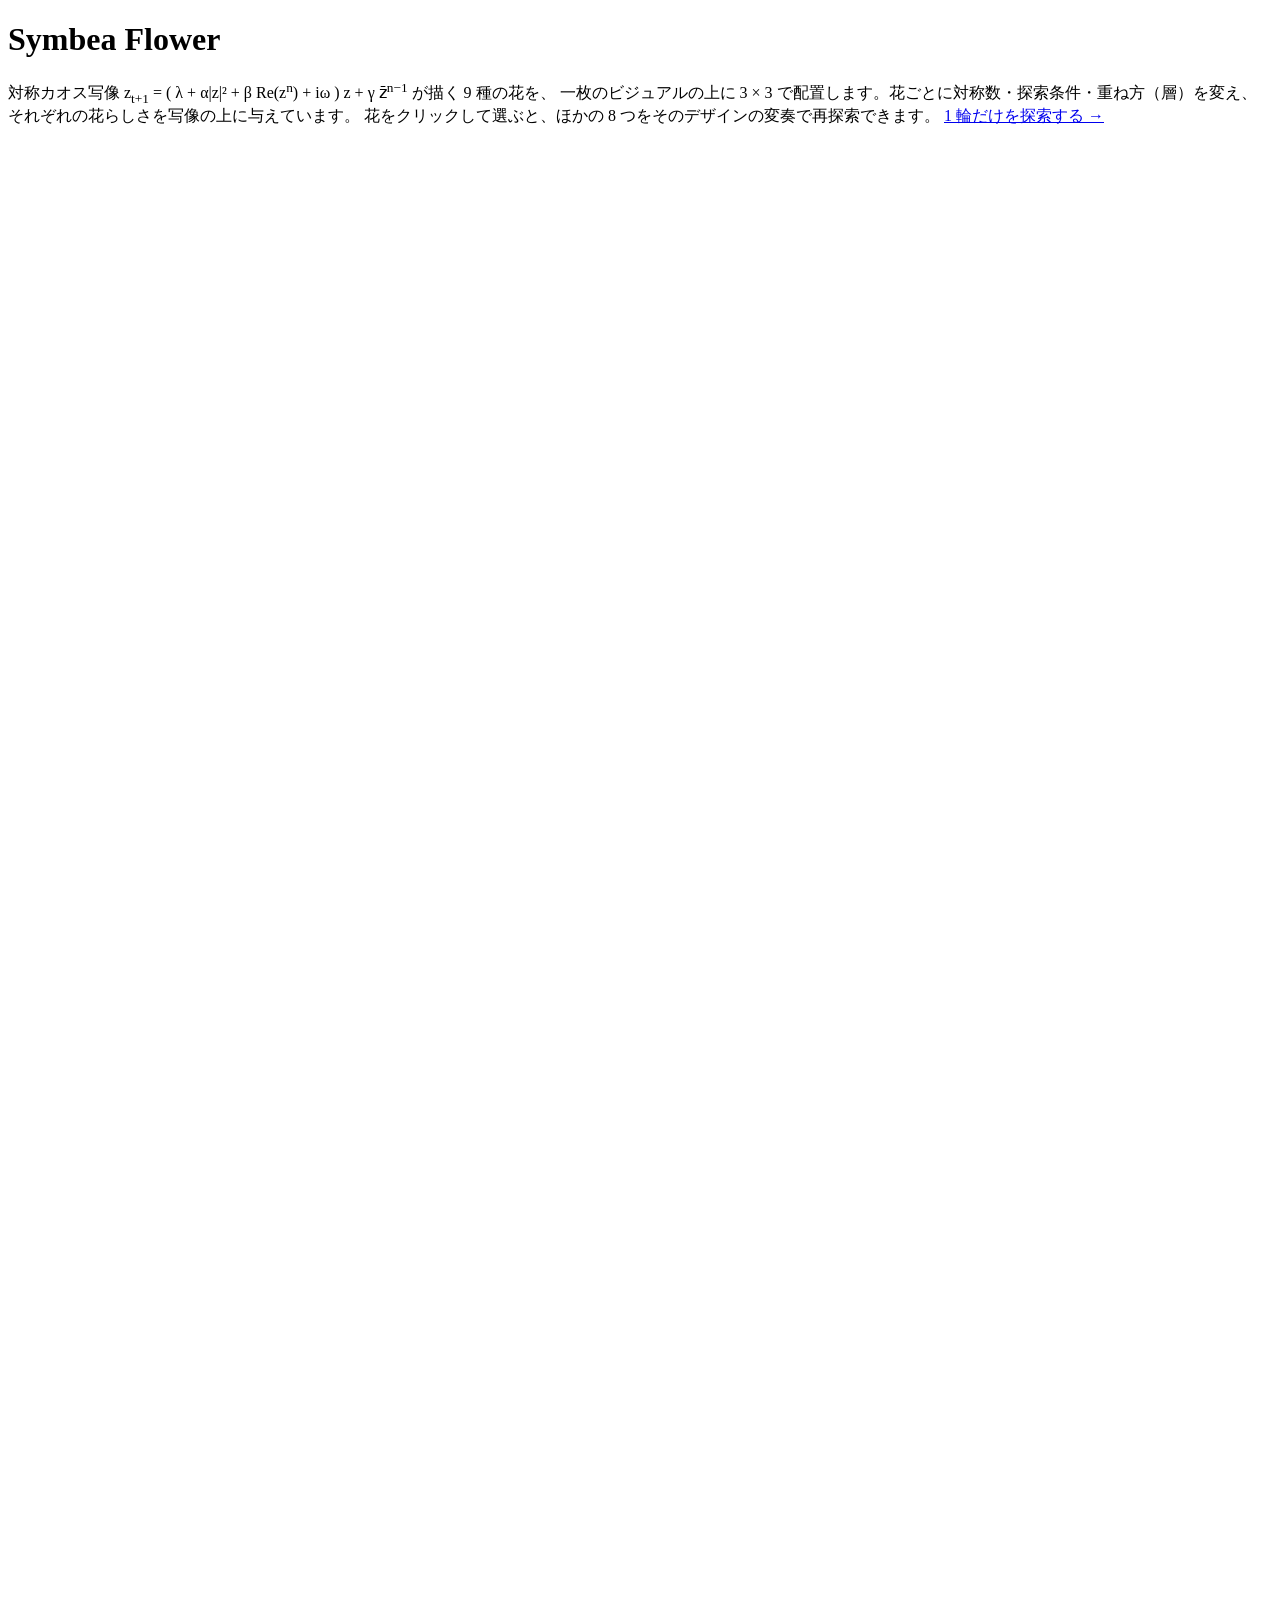
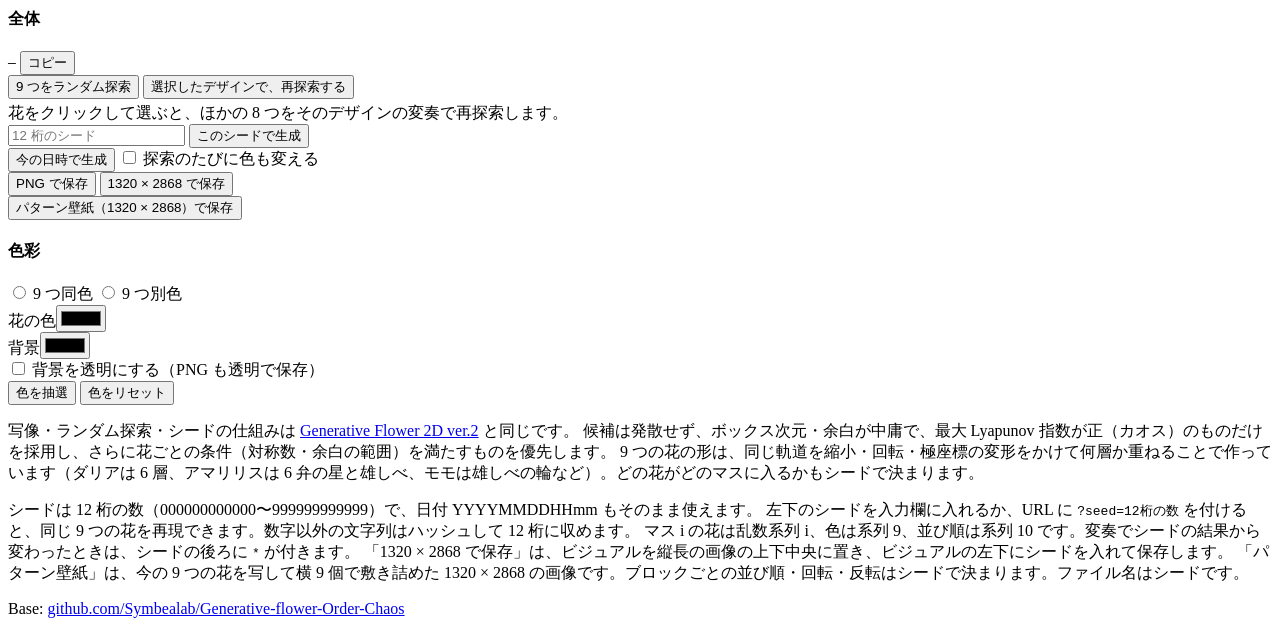
==== docs/index.html @ 3ac6d9a9 "Update links after renaming to Symbealab Co-Authored-By: Claude Opus 5.5 <noreply@anthropic.com> Cla" ====
<!doctype html>
<html lang="ja">
<head>
<meta charset="utf-8">
<meta name="viewport" content="width=device-width, initial-scale=1">
<title>Symbea Flower — 9 つの花（3 × 3）</title>
<meta name="description" content="対称カオス写像が描く 9 種の花（ポインセチア、マーガレット、アマリリス、アネモネ、センニチコウ、ダリア、ニゲラ、モモ、マリーゴールド）を 3 × 3 に配置する。">
<link rel="stylesheet" href="css/symbea.css">
</head>
<body data-grid="3">
<main>
  <h1>Symbea Flower</h1>
  <p class="lead">対称カオス写像 z<sub>t+1</sub> = ( λ + α|z|² + β Re(z<sup>n</sup>) + iω ) z + γ z̄<sup>n−1</sup> が描く 9 種の花を、
  一枚のビジュアルの上に 3 × 3 で配置します。花ごとに対称数・探索条件・重ね方（層）を変え、それぞれの花らしさを写像の上に与えています。
  花をクリックして選ぶと、ほかの 8 つをそのデザインの変奏で再探索できます。
  <a href="single.html">1 輪だけを探索する →</a></p>

  <div class="studio">
    <div class="canvas-wrap" id="wrap" tabindex="0" role="button" aria-label="花を選ぶ">
      <canvas id="cv" width="1440" height="1440"></canvas>
      <div id="marks"></div>
      <div id="seed"></div>
    </div>
    <div class="panel">
      <h4>全体</h4>
      <div class="seedcur">
        <code id="seedCur" title="クリックで全選択">—</code>
        <button id="seedCopy">コピー</button>
      </div>
      <button id="rollAll" class="primary">9 つをランダム探索</button>
      <button id="variations">選択したデザインで、再探索する</button>
      <p class="hint" style="margin:4px 0 0">花をクリックして選ぶと、ほかの 8 つをそのデザインの変奏で再探索します。</p>
      <div class="seedrow">
        <input type="text" id="seedIn" inputmode="numeric" autocomplete="off" spellcheck="false" placeholder="12 桁のシード" aria-label="シード（12 桁）">
        <button id="seedGo">このシードで生成</button>
      </div>
      <p class="hint" id="seedErr" role="alert" style="margin:4px 0 0;color:#c0392b" hidden></p>
      <button id="seedNow">今の日時で生成</button>
      <label class="check"><input type="checkbox" id="rollColor"> 探索のたびに色も変える</label>
      <div id="layoutSliders"></div>
      <div class="row">
        <button id="saveAll">PNG で保存</button>
        <button id="saveTall">1320 × 2868 で保存</button>
      </div>
      <button id="savePattern">パターン壁紙（1320 × 2868）で保存</button>

      <h4>色彩</h4>
      <div class="seg" role="radiogroup" aria-label="色の割り当て">
        <label><input type="radio" name="cmode" value="same"> 9 つ同色</label>
        <label><input type="radio" name="cmode" value="each"> 9 つ別色</label>
      </div>
      <div class="colors" id="sameColors"><label>花の色<input type="color" id="base"></label></div>
      <div class="grid9" id="eachColors"></div>
      <div class="colors"><label>背景<input type="color" id="bg"></label></div>
      <label class="check"><input type="checkbox" id="bgClear"> 背景を透明にする（PNG も透明で保存）</label>
      <div id="colorSliders"></div>
      <div id="swatch"></div>
      <div class="row">
        <button id="randColor">色を抽選</button>
        <button id="resetColor">色をリセット</button>
      </div>
    </div>
  </div>

  <p class="hint">写像・ランダム探索・シードの仕組みは
  <a href="https://symbealab.github.io/Generative-flower-Order-Chaos/2d-v2.html">Generative Flower 2D ver.2</a> と同じです。
  候補は発散せず、ボックス次元・余白が中庸で、最大 Lyapunov 指数が正（カオス）のものだけを採用し、さらに花ごとの条件（対称数・余白の範囲）を満たすものを優先します。
  9 つの花の形は、同じ軌道を縮小・回転・極座標の変形をかけて何層か重ねることで作っています（ダリアは 6 層、アマリリスは 6 弁の星と雄しべ、モモは雄しべの輪など）。どの花がどのマスに入るかもシードで決まります。</p>
  <p class="hint">シードは 12 桁の数（000000000000〜999999999999）で、日付 YYYYMMDDHHmm もそのまま使えます。
  左下のシードを入力欄に入れるか、URL に <code>?seed=12桁の数</code> を付けると、同じ 9 つの花を再現できます。数字以外の文字列はハッシュして 12 桁に収めます。
  マス i の花は乱数系列 i、色は系列 9、並び順は系列 10 です。変奏でシードの結果から変わったときは、シードの後ろに <code>*</code> が付きます。
  「1320 × 2868 で保存」は、ビジュアルを縦長の画像の上下中央に置き、ビジュアルの左下にシードを入れて保存します。
  「パターン壁紙」は、今の 9 つの花を写して横 9 個で敷き詰めた 1320 × 2868 の画像です。ブロックごとの並び順・回転・反転はシードで決まります。ファイル名はシードです。</p>

  <footer>Base: <a href="https://github.com/Symbealab/Generative-flower-Order-Chaos">github.com/Symbealab/Generative-flower-Order-Chaos</a></footer>
</main>

<div class="saver" id="saver" role="dialog" aria-modal="true" aria-label="画像を保存" hidden>
  <div class="saver-box">
    <img id="saverImg" alt="保存する画像">
    <p>画像を長押しして「"写真"に保存」を選ぶと、写真に保存できます。</p>
    <div class="saver-btns">
      <button id="saverShare" class="primary" hidden>共有・保存</button>
      <button id="saverClose">閉じる</button>
    </div>
  </div>
</div>

<script src="js/symbea.js"></script>
</body>
</html>
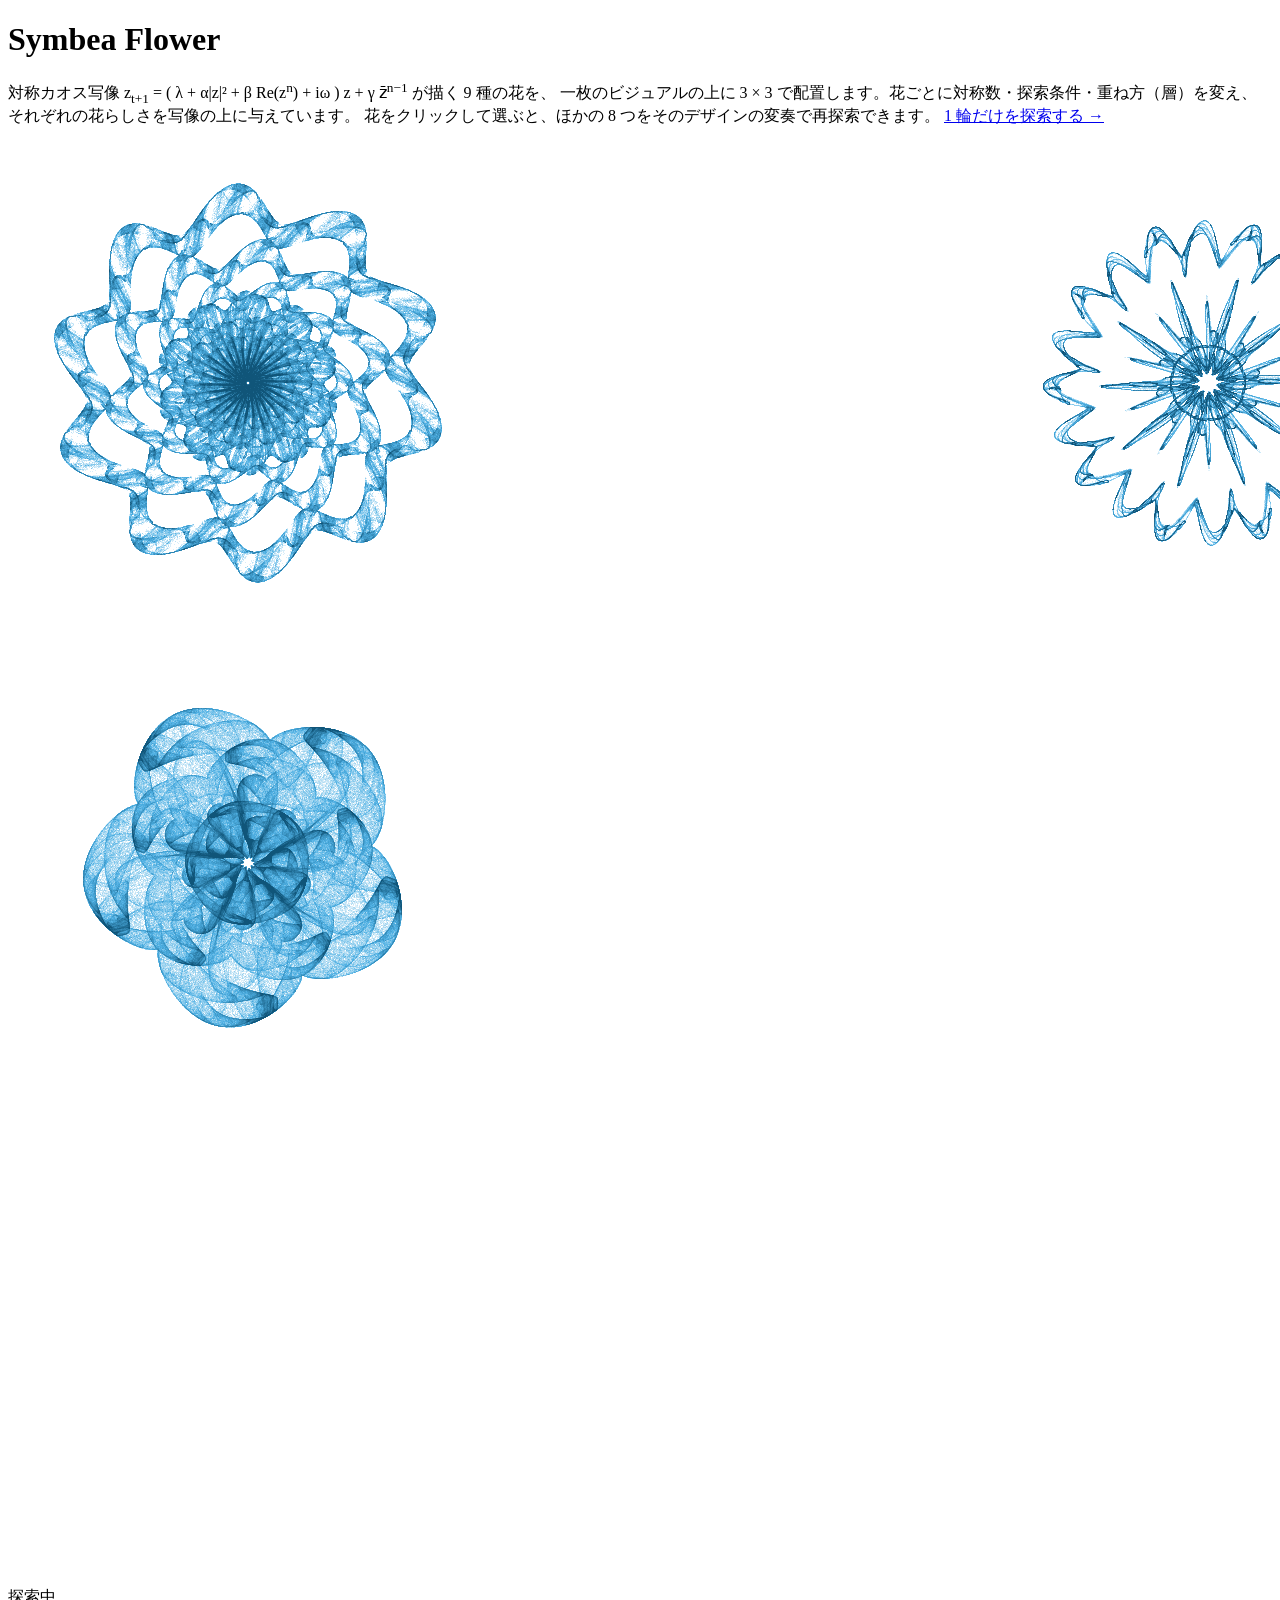
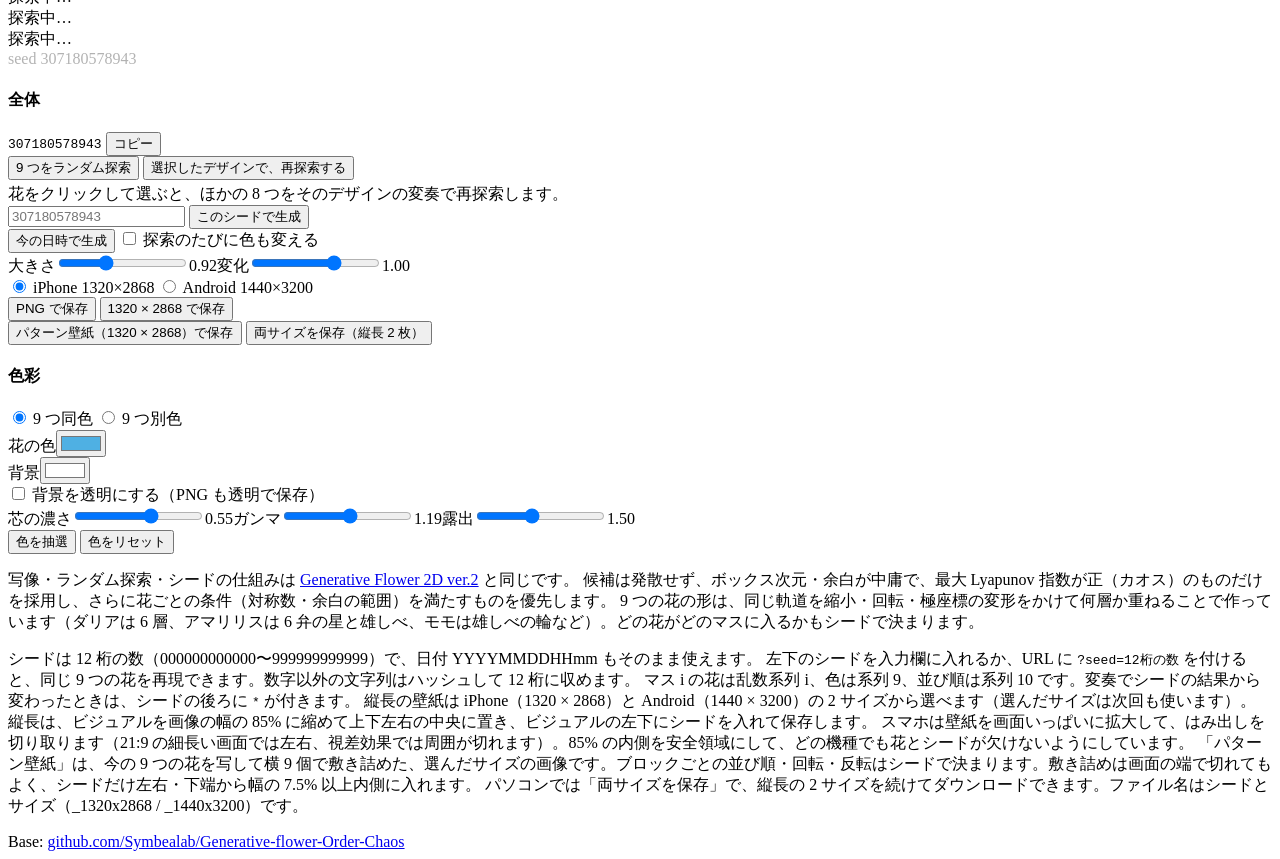
==== commit 72e52aa5: "Add Android wallpaper size and safe area Co-Authored-By: Claude Opus 5.5 <noreply@anthropic.com> Cla" ====
--- a/docs/index.html
+++ b/docs/index.html
@@ -38,11 +38,16 @@
       <button id="seedNow">今の日時で生成</button>
       <label class="check"><input type="checkbox" id="rollColor"> 探索のたびに色も変える</label>
       <div id="layoutSliders"></div>
+      <div class="seg" role="radiogroup" aria-label="壁紙のサイズ">
+        <label><input type="radio" name="wpsize" value="iphone"> iPhone 1320×2868</label>
+        <label><input type="radio" name="wpsize" value="android"> Android 1440×3200</label>
+      </div>
       <div class="row">
         <button id="saveAll">PNG で保存</button>
         <button id="saveTall">1320 × 2868 で保存</button>
       </div>
       <button id="savePattern">パターン壁紙（1320 × 2868）で保存</button>
+      <button id="saveBoth" hidden>両サイズを保存（縦長 2 枚）</button>
 
       <h4>色彩</h4>
       <div class="seg" role="radiogroup" aria-label="色の割り当て">
@@ -69,8 +74,11 @@
   <p class="hint">シードは 12 桁の数（000000000000〜999999999999）で、日付 YYYYMMDDHHmm もそのまま使えます。
   左下のシードを入力欄に入れるか、URL に <code>?seed=12桁の数</code> を付けると、同じ 9 つの花を再現できます。数字以外の文字列はハッシュして 12 桁に収めます。
   マス i の花は乱数系列 i、色は系列 9、並び順は系列 10 です。変奏でシードの結果から変わったときは、シードの後ろに <code>*</code> が付きます。
-  「1320 × 2868 で保存」は、ビジュアルを縦長の画像の上下中央に置き、ビジュアルの左下にシードを入れて保存します。
-  「パターン壁紙」は、今の 9 つの花を写して横 9 個で敷き詰めた 1320 × 2868 の画像です。ブロックごとの並び順・回転・反転はシードで決まります。ファイル名はシードです。</p>
+  縦長の壁紙は iPhone（1320 × 2868）と Android（1440 × 3200）の 2 サイズから選べます（選んだサイズは次回も使います）。
+  縦長は、ビジュアルを画像の幅の 85% に縮めて上下左右の中央に置き、ビジュアルの左下にシードを入れて保存します。
+  スマホは壁紙を画面いっぱいに拡大して、はみ出しを切り取ります（21:9 の細長い画面では左右、視差効果では周囲が切れます）。85% の内側を安全領域にして、どの機種でも花とシードが欠けないようにしています。
+  「パターン壁紙」は、今の 9 つの花を写して横 9 個で敷き詰めた、選んだサイズの画像です。ブロックごとの並び順・回転・反転はシードで決まります。敷き詰めは画面の端で切れてもよく、シードだけ左右・下端から幅の 7.5% 以上内側に入れます。
+  パソコンでは「両サイズを保存」で、縦長の 2 サイズを続けてダウンロードできます。ファイル名はシードとサイズ（_1320x2868 / _1440x3200）です。</p>
 
   <footer>Base: <a href="https://github.com/Symbealab/Generative-flower-Order-Chaos">github.com/Symbealab/Generative-flower-Order-Chaos</a></footer>
 </main>
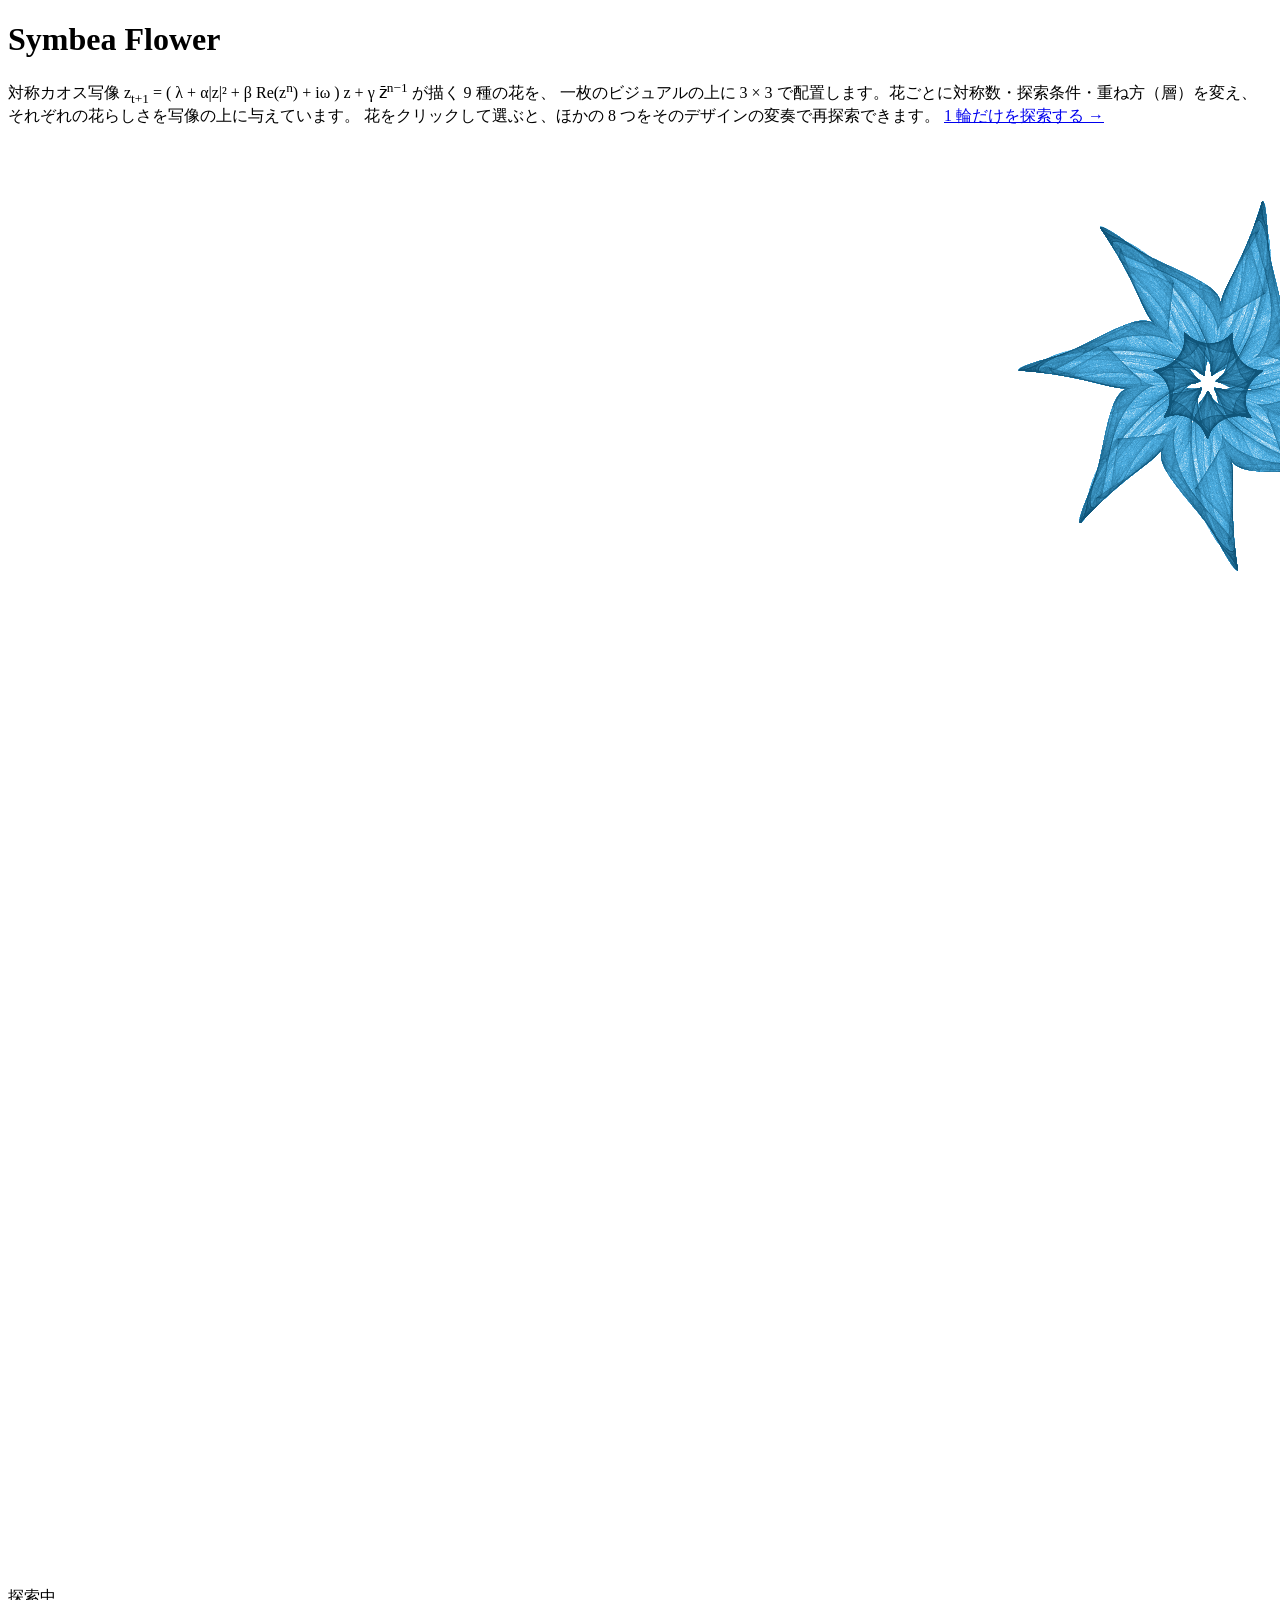
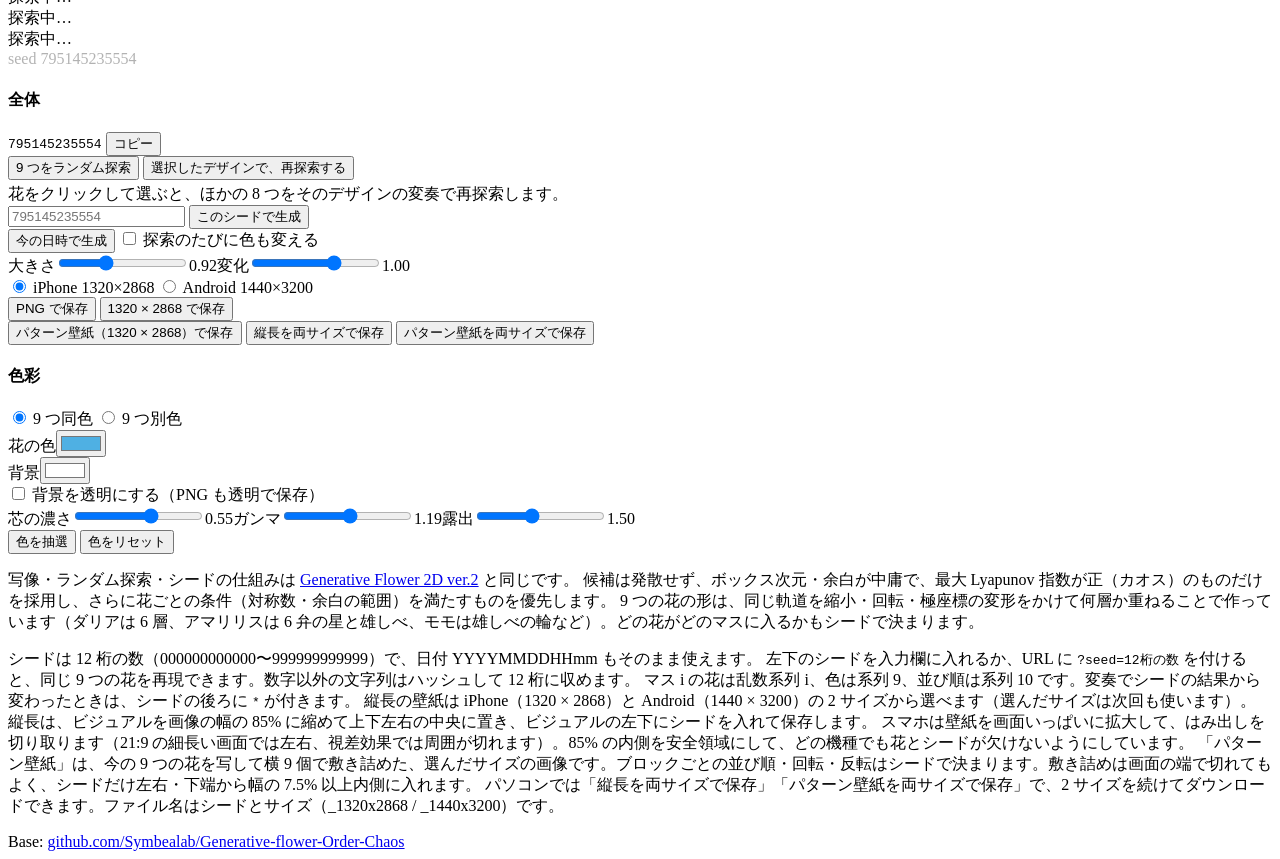
==== commit a8d0e335: "Add button to save pattern wallpaper in both sizes Co-Authored-By: Claude Opus 5.5 <noreply@anthropi" ====
--- a/docs/index.html
+++ b/docs/index.html
@@ -47,7 +47,8 @@
         <button id="saveTall">1320 × 2868 で保存</button>
       </div>
       <button id="savePattern">パターン壁紙（1320 × 2868）で保存</button>
-      <button id="saveBoth" hidden>両サイズを保存（縦長 2 枚）</button>
+      <button id="saveBoth" hidden>縦長を両サイズで保存</button>
+      <button id="savePatternBoth" hidden>パターン壁紙を両サイズで保存</button>
 
       <h4>色彩</h4>
       <div class="seg" role="radiogroup" aria-label="色の割り当て">
@@ -78,7 +79,7 @@
   縦長は、ビジュアルを画像の幅の 85% に縮めて上下左右の中央に置き、ビジュアルの左下にシードを入れて保存します。
   スマホは壁紙を画面いっぱいに拡大して、はみ出しを切り取ります（21:9 の細長い画面では左右、視差効果では周囲が切れます）。85% の内側を安全領域にして、どの機種でも花とシードが欠けないようにしています。
   「パターン壁紙」は、今の 9 つの花を写して横 9 個で敷き詰めた、選んだサイズの画像です。ブロックごとの並び順・回転・反転はシードで決まります。敷き詰めは画面の端で切れてもよく、シードだけ左右・下端から幅の 7.5% 以上内側に入れます。
-  パソコンでは「両サイズを保存」で、縦長の 2 サイズを続けてダウンロードできます。ファイル名はシードとサイズ（_1320x2868 / _1440x3200）です。</p>
+  パソコンでは「縦長を両サイズで保存」「パターン壁紙を両サイズで保存」で、2 サイズを続けてダウンロードできます。ファイル名はシードとサイズ（_1320x2868 / _1440x3200）です。</p>
 
   <footer>Base: <a href="https://github.com/Symbealab/Generative-flower-Order-Chaos">github.com/Symbealab/Generative-flower-Order-Chaos</a></footer>
 </main>
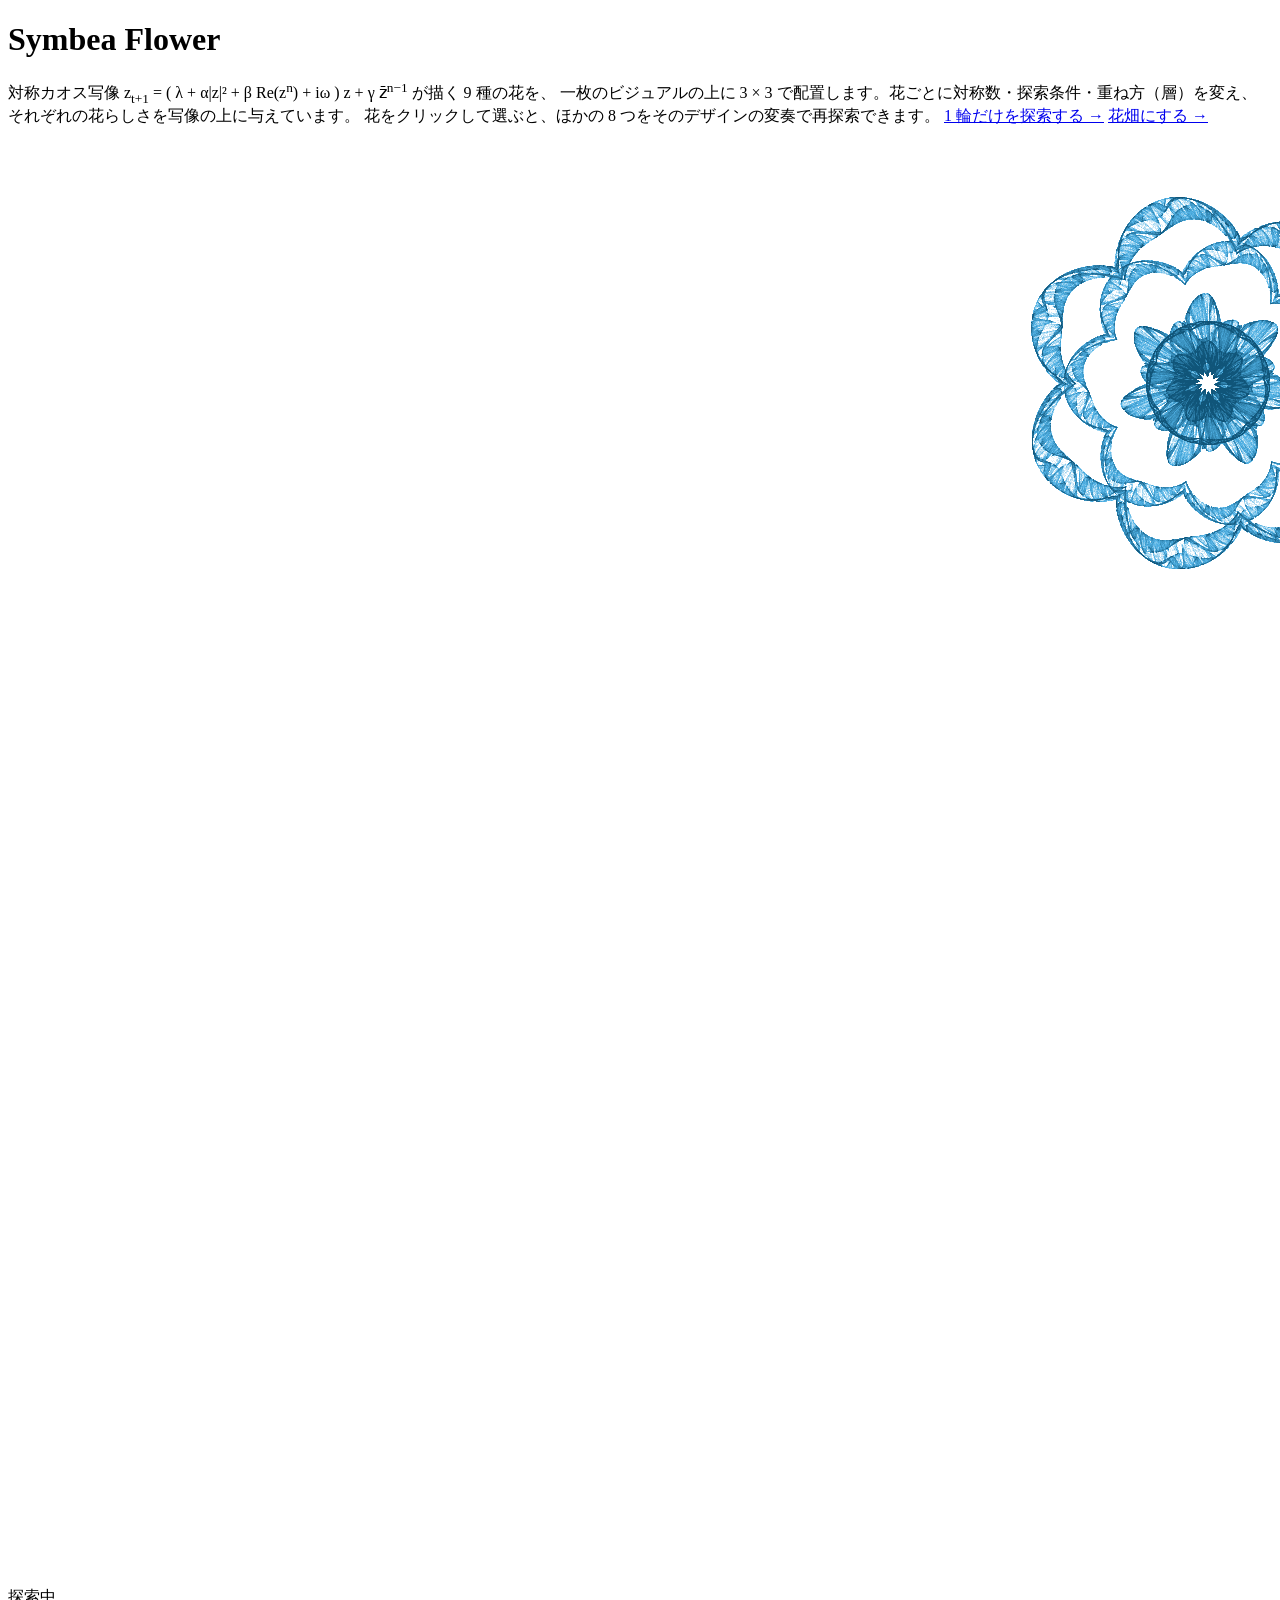
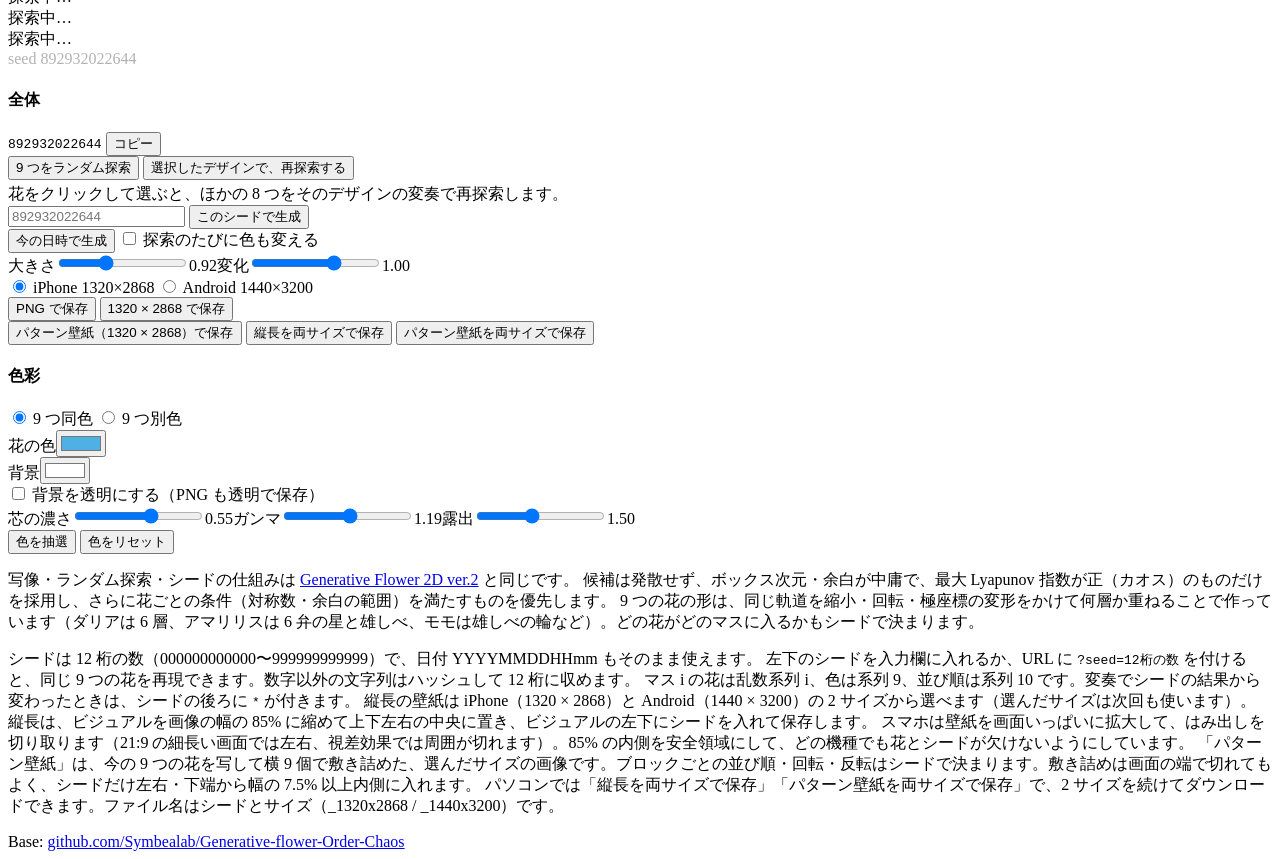
==== commit b8d4942e: "Add flower garden page with large/medium/small random packing Place the nine seeded flowers at rando" ====
--- a/docs/index.html
+++ b/docs/index.html
@@ -13,7 +13,7 @@
   <p class="lead">対称カオス写像 z<sub>t+1</sub> = ( λ + α|z|² + β Re(z<sup>n</sup>) + iω ) z + γ z̄<sup>n−1</sup> が描く 9 種の花を、
   一枚のビジュアルの上に 3 × 3 で配置します。花ごとに対称数・探索条件・重ね方（層）を変え、それぞれの花らしさを写像の上に与えています。
   花をクリックして選ぶと、ほかの 8 つをそのデザインの変奏で再探索できます。
-  <a href="single.html">1 輪だけを探索する →</a></p>
+  <a href="single.html">1 輪だけを探索する →</a> <a href="garden.html">花畑にする →</a></p>
 
   <div class="studio">
     <div class="canvas-wrap" id="wrap" tabindex="0" role="button" aria-label="花を選ぶ">
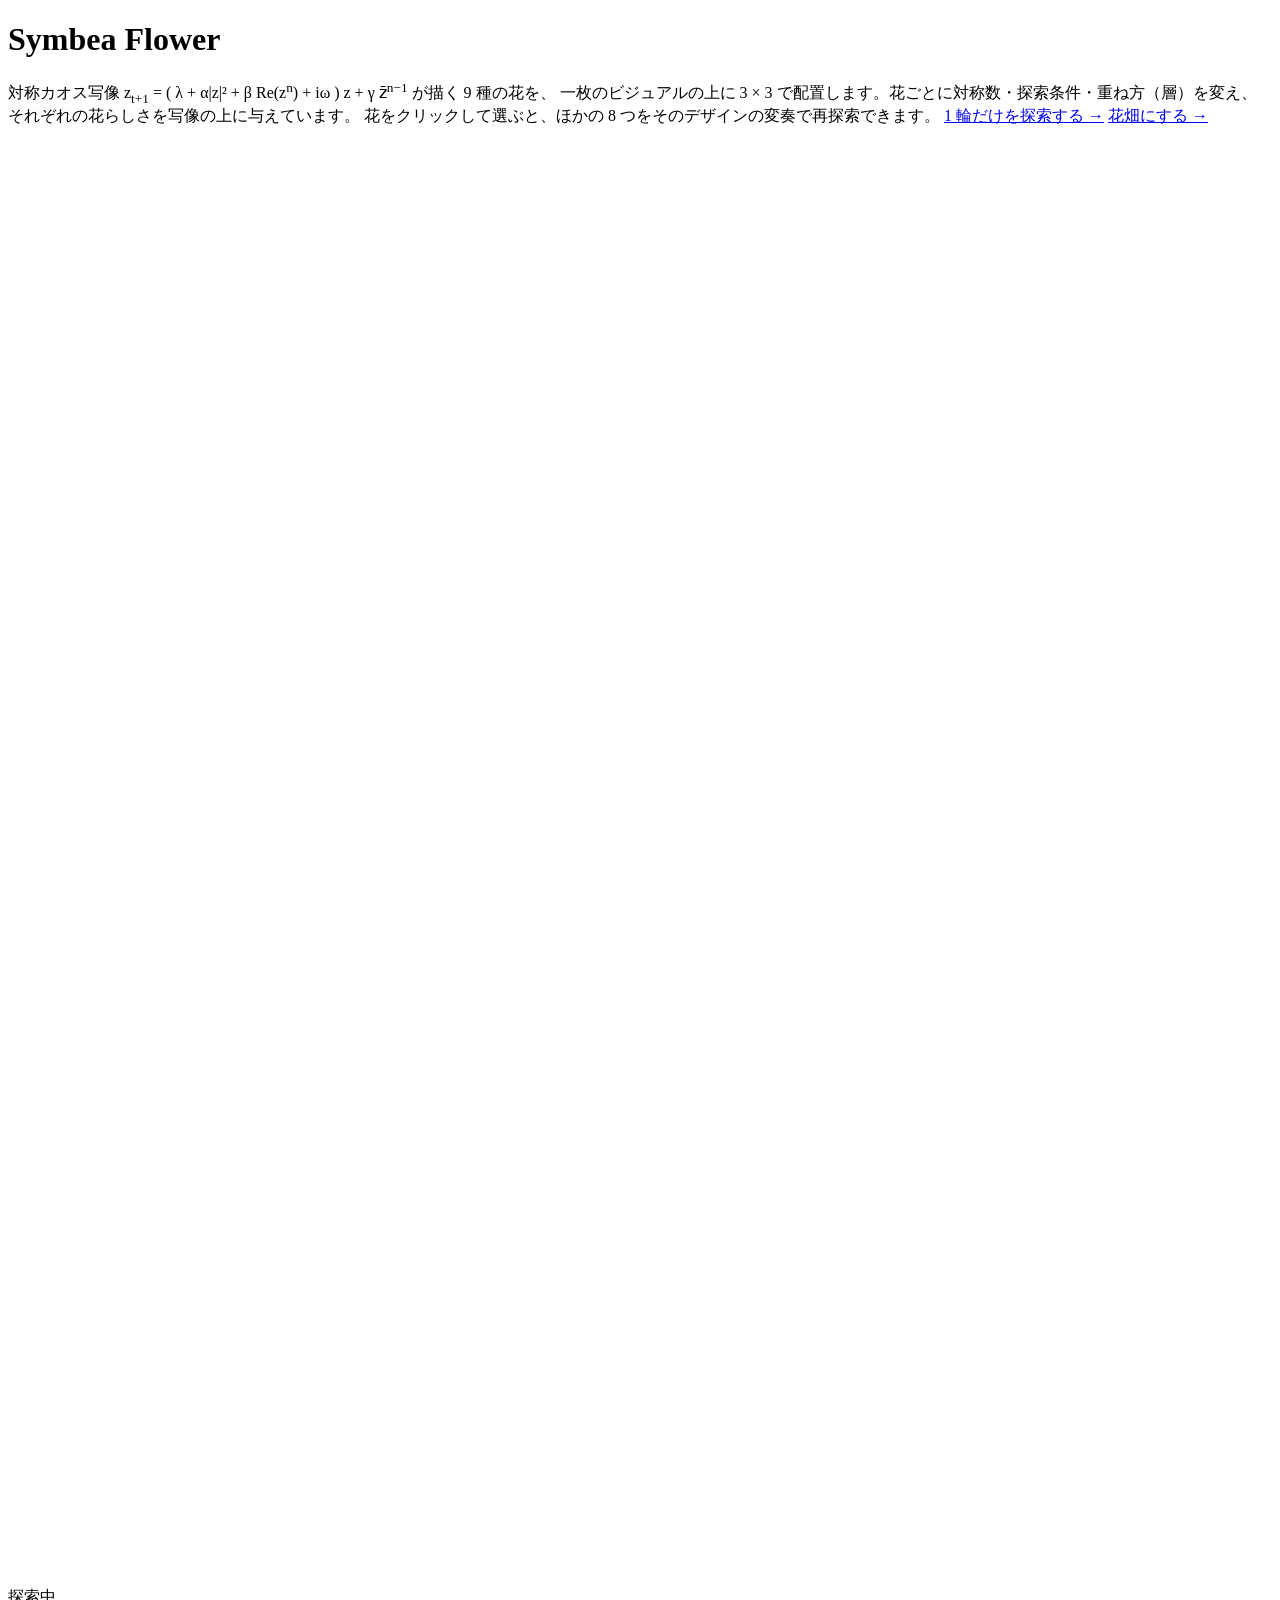
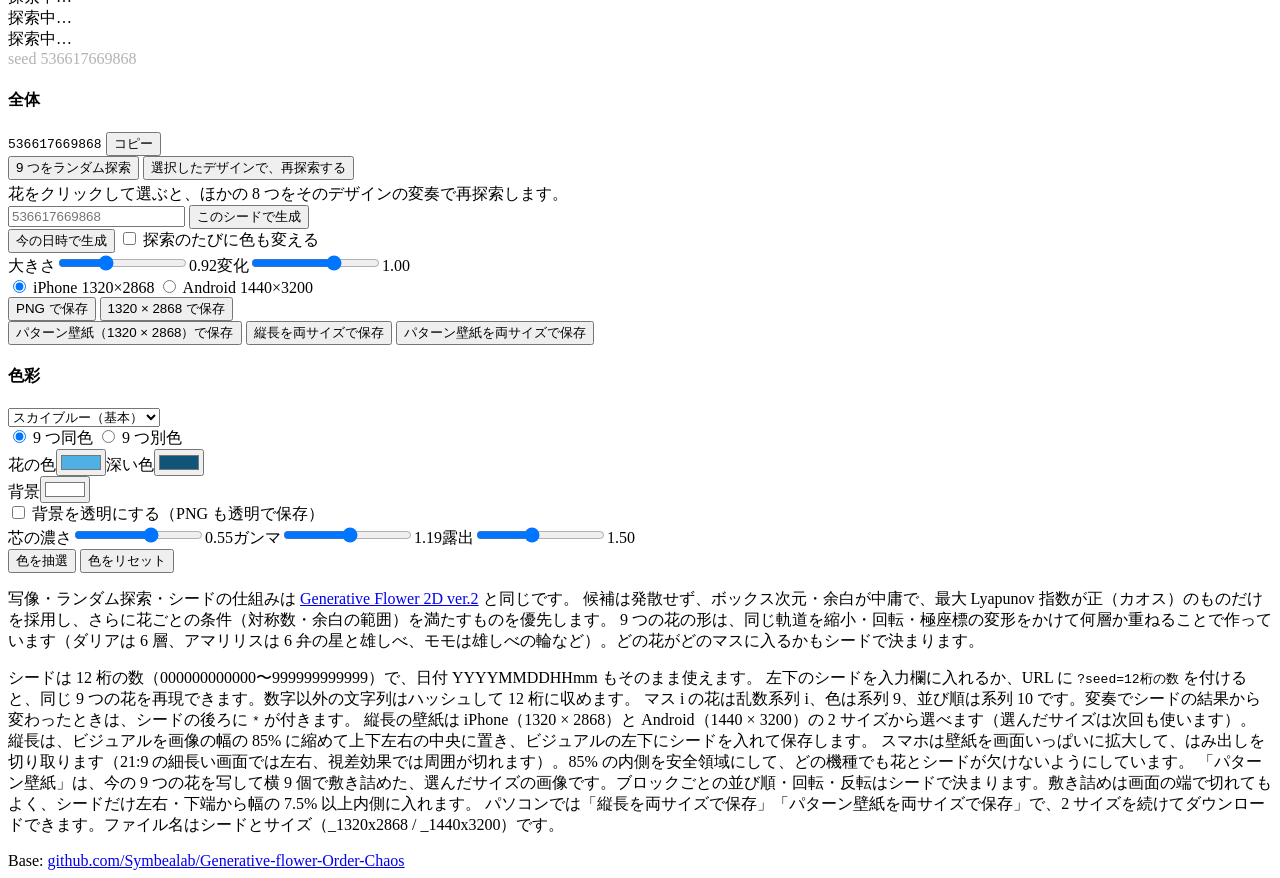
==== commit 389f734a: "Add selectable color sets Offer the twelve background/flower/deep color combinations from the Flower" ====
--- a/docs/index.html
+++ b/docs/index.html
@@ -51,11 +51,12 @@
       <button id="savePatternBoth" hidden>パターン壁紙を両サイズで保存</button>
 
       <h4>色彩</h4>
+      <select id="colorSet" aria-label="色のセット"></select>
       <div class="seg" role="radiogroup" aria-label="色の割り当て">
         <label><input type="radio" name="cmode" value="same"> 9 つ同色</label>
         <label><input type="radio" name="cmode" value="each"> 9 つ別色</label>
       </div>
-      <div class="colors" id="sameColors"><label>花の色<input type="color" id="base"></label></div>
+      <div class="colors" id="sameColors"><label>花の色<input type="color" id="base"></label><label>深い色<input type="color" id="deep"></label></div>
       <div class="grid9" id="eachColors"></div>
       <div class="colors"><label>背景<input type="color" id="bg"></label></div>
       <label class="check"><input type="checkbox" id="bgClear"> 背景を透明にする（PNG も透明で保存）</label>
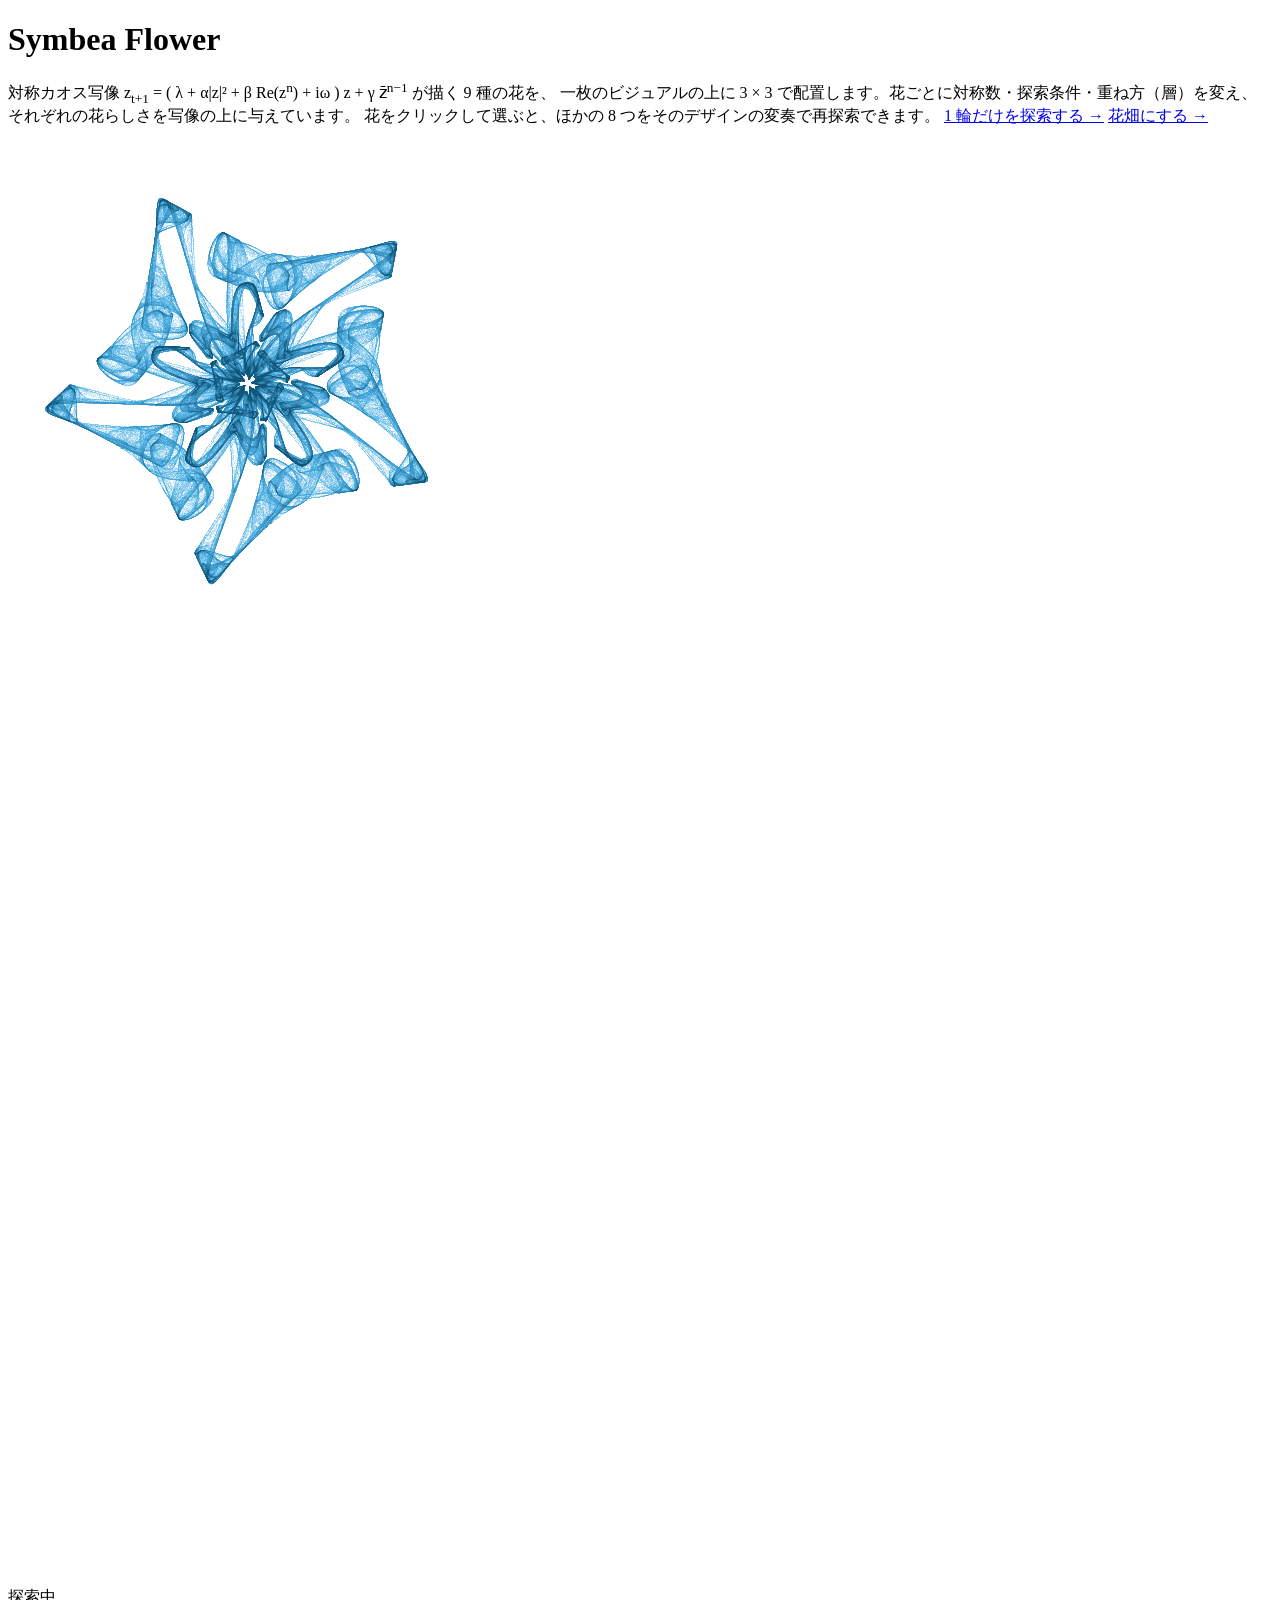
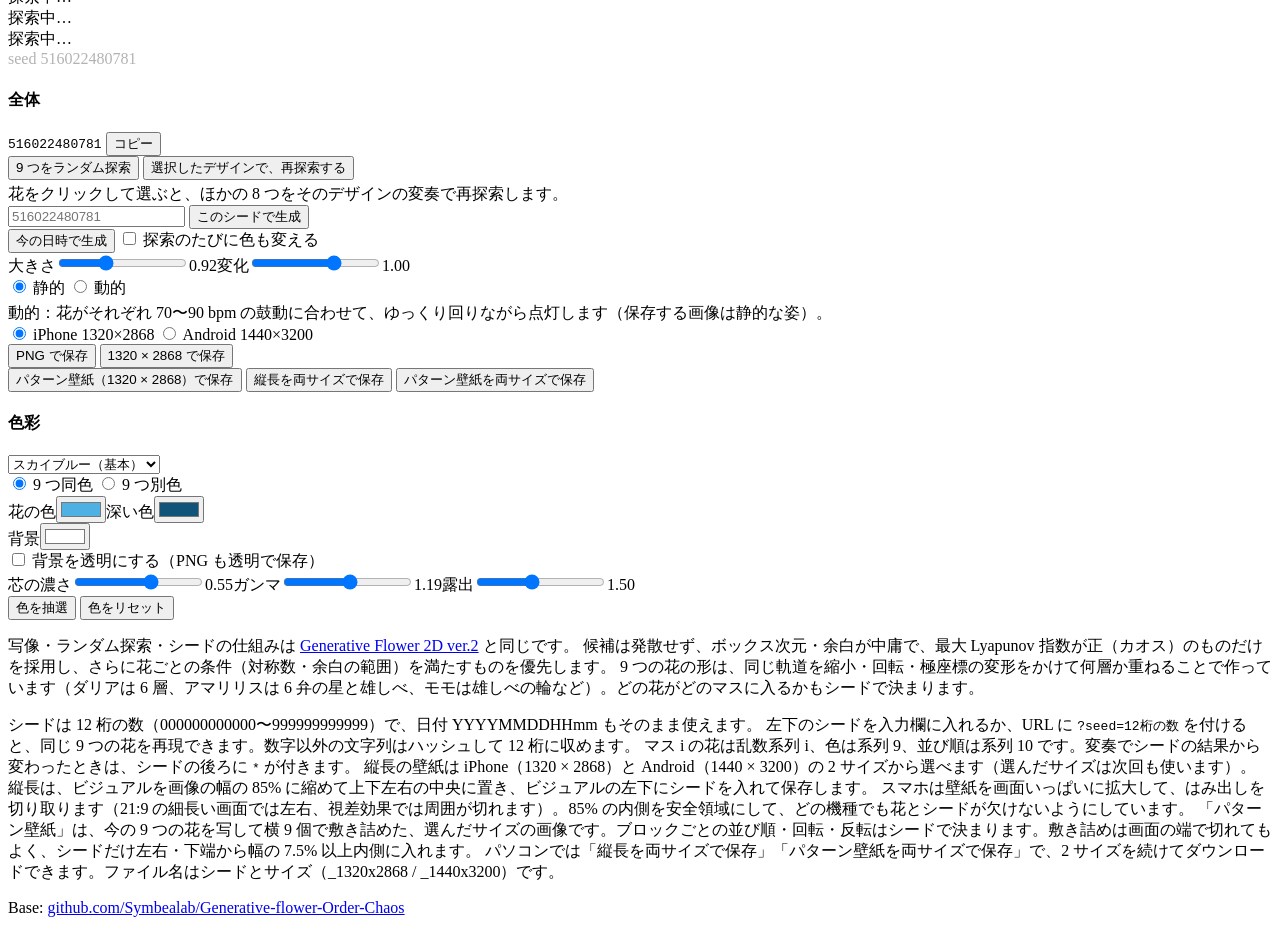
==== commit 170be119: "Add selectable dynamic motion: slow rotation and 70-90 bpm heartbeat glow Each flower rotates slowly" ====
--- a/docs/index.html
+++ b/docs/index.html
@@ -38,6 +38,11 @@
       <button id="seedNow">今の日時で生成</button>
       <label class="check"><input type="checkbox" id="rollColor"> 探索のたびに色も変える</label>
       <div id="layoutSliders"></div>
+      <div class="seg" role="radiogroup" aria-label="動き">
+        <label><input type="radio" name="motion" value="static"> 静的</label>
+        <label><input type="radio" name="motion" value="dynamic"> 動的</label>
+      </div>
+      <p class="hint" style="margin:4px 0 0">動的：花がそれぞれ 70〜90 bpm の鼓動に合わせて、ゆっくり回りながら点灯します（保存する画像は静的な姿）。</p>
       <div class="seg" role="radiogroup" aria-label="壁紙のサイズ">
         <label><input type="radio" name="wpsize" value="iphone"> iPhone 1320×2868</label>
         <label><input type="radio" name="wpsize" value="android"> Android 1440×3200</label>
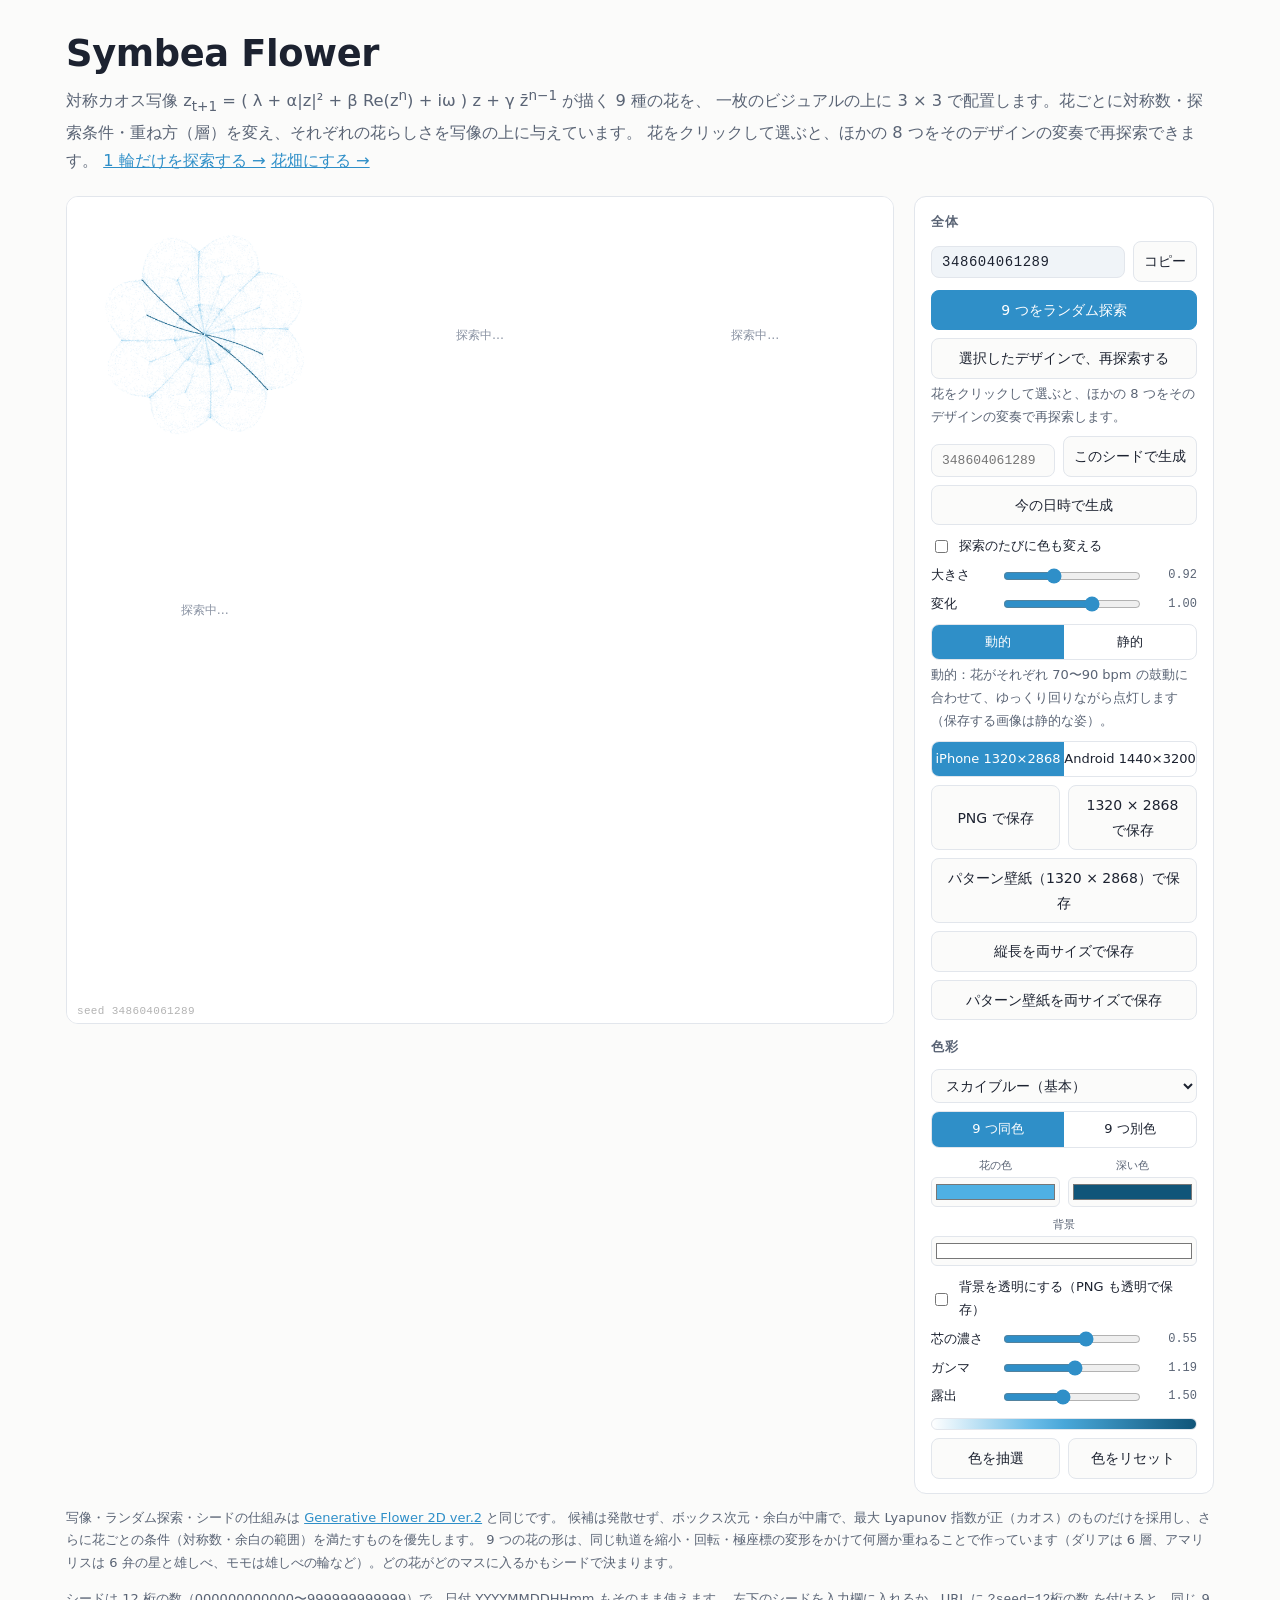
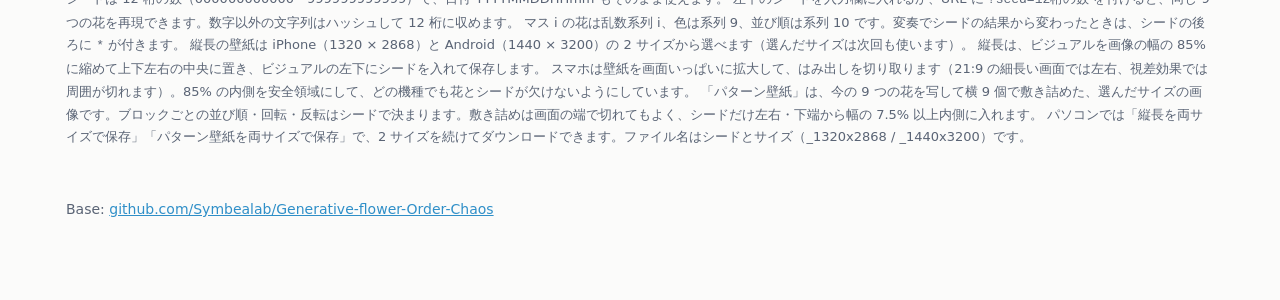
==== commit bbd24e4e: "Default to dynamic motion and make the garden canvas wallpaper-sized Motion now defaults to dynamic," ====
--- a/docs/index.html
+++ b/docs/index.html
@@ -39,8 +39,8 @@
       <label class="check"><input type="checkbox" id="rollColor"> 探索のたびに色も変える</label>
       <div id="layoutSliders"></div>
       <div class="seg" role="radiogroup" aria-label="動き">
+        <label><input type="radio" name="motion" value="dynamic"> 動的</label>
         <label><input type="radio" name="motion" value="static"> 静的</label>
-        <label><input type="radio" name="motion" value="dynamic"> 動的</label>
       </div>
       <p class="hint" style="margin:4px 0 0">動的：花がそれぞれ 70〜90 bpm の鼓動に合わせて、ゆっくり回りながら点灯します（保存する画像は静的な姿）。</p>
       <div class="seg" role="radiogroup" aria-label="壁紙のサイズ">
--- a/docs/css/symbea.css
+++ b/docs/css/symbea.css
@@ -0,0 +1,98 @@
+:root {
+  --bg: #fbfbfa; --surface: #ffffff; --text: #1c2230; --muted: #5a6475;
+  --border: #e2e6ec; --accent: #2f8fc8; --code-bg: #f0f4f8;
+}
+* { box-sizing: border-box; }
+[hidden] { display: none !important; }
+body {
+  margin: 0; background: var(--bg); color: var(--text);
+  font: 16px/1.75 system-ui, -apple-system, "Hiragino Sans", "Noto Sans JP", sans-serif;
+}
+main { max-width: 1180px; margin: 0 auto; padding: 32px 16px 80px; }
+h1 { font-size: clamp(1.6rem, 4.4vw, 2.3rem); line-height: 1.2; margin: 0 0 8px; letter-spacing: -0.01em; }
+.lead { color: var(--muted); font-size: 1.02rem; margin: 0 0 20px; }
+a { color: var(--accent); }
+.studio { display: grid; grid-template-columns: minmax(0, 1fr) 300px; gap: 20px; align-items: start; }
+@media (max-width: 820px) { .studio { grid-template-columns: 1fr; } }
+.canvas-wrap {
+  container-type: inline-size;
+  position: relative; background: #fff; border-radius: 12px; overflow: hidden; aspect-ratio: 1; cursor: pointer;
+  border: 1px solid var(--border);
+}
+.canvas-wrap canvas { width: 100%; height: 100%; display: block; }
+/* 花畑：描画エリアは壁紙と同じ縦横比。パソコンは画面の高さに収め、スマホは画面の幅いっぱい（左右の余白も使う） */
+.canvas-wrap.tall { aspect-ratio: var(--ar); width: min(100%, calc(92vh * var(--arw))); justify-self: center; }
+@media (max-width: 820px) {
+  .canvas-wrap.tall { width: auto; justify-self: stretch; margin-inline: -16px; border-radius: 0; border: 0; }
+}
+/* 選択の目印は画像には含めず、上に重ねるだけ（クリックした直後に少しだけ出す） */
+.mark {
+  position: absolute; pointer-events: none;
+  border: 1.5px dashed transparent; border-radius: 8px; transition: border-color .15s;
+}
+.mark.flash { border-color: var(--accent); transition: none; }
+/* 透明な背景は市松模様で示す（画像には含めない） */
+.canvas-wrap.clear { background: repeating-conic-gradient(#e6eaf0 0% 25%, #fff 0% 50%) 0 0 / 20px 20px !important; }
+#seed {
+  position: absolute; left: 10px; bottom: 6px; font: 11px/1 ui-monospace, SFMono-Regular, Menlo, monospace;
+  letter-spacing: .03em; color: rgba(0, 0, 0, .3); pointer-events: none; user-select: none;
+}
+.mark .busy {
+  position: absolute; left: 50%; top: 50%; transform: translate(-50%, -50%); font-size: 12px; color: #8a93a3;
+  white-space: nowrap;
+}
+.panel { background: var(--surface); border: 1px solid var(--border); border-radius: 12px; padding: 14px 16px; }
+.panel h4 { margin: 16px 0 2px; font-size: 13px; color: var(--muted); font-weight: 600; letter-spacing: .04em; }
+.panel h4:first-child { margin-top: 0; }
+.panel label.sl { display: grid; grid-template-columns: 62px 1fr 50px; align-items: center; gap: 8px; font-size: 13px; margin: 6px 0; }
+.panel input[type=range] { width: 100%; accent-color: var(--accent); }
+.panel output { font-family: ui-monospace, monospace; font-size: 12px; text-align: right; color: var(--muted); }
+.panel select, .panel button {
+  width: 100%; font: inherit; font-size: 14px; padding: 7px 10px; margin-top: 8px; border-radius: 8px;
+  border: 1px solid var(--border); background: var(--bg); color: var(--text); cursor: pointer;
+}
+.panel button.primary { background: var(--accent); color: #fff; border-color: var(--accent); }
+.panel .row { display: grid; grid-template-columns: 1fr 1fr; gap: 8px; }
+.panel .seedrow { display: grid; grid-template-columns: minmax(0, 1fr) auto; gap: 8px; align-items: end; }
+.panel .seedrow input {
+  width: 100%; font: 13px ui-monospace, monospace; padding: 8px 10px; margin-top: 8px; border-radius: 8px;
+  border: 1px solid var(--border); background: var(--bg); color: var(--text);
+}
+.panel .seedrow button { width: auto; }
+.panel .seedcur { display: grid; grid-template-columns: minmax(0, 1fr) auto; gap: 8px; align-items: center; margin-top: 8px; }
+.panel .seedcur code {
+  font: 14px ui-monospace, SFMono-Regular, Menlo, monospace; letter-spacing: .04em; padding: 7px 10px; border-radius: 8px;
+  background: var(--code-bg); border: 1px solid var(--border); user-select: all; -webkit-user-select: all; overflow-wrap: anywhere;
+}
+.panel .seedcur button { width: auto; margin-top: 0; }
+.panel .check { display: flex; gap: 8px; align-items: center; font-size: 13px; margin-top: 10px; }
+.panel .check input { accent-color: var(--accent); }
+.panel .seg { display: grid; grid-template-columns: 1fr 1fr; margin-top: 8px; border: 1px solid var(--border); border-radius: 8px; overflow: hidden; }
+.panel .seg label { text-align: center; font-size: 13px; padding: 6px 0; cursor: pointer; }
+.panel .seg input { display: none; }
+.panel .seg label:has(input:checked) { background: var(--accent); color: #fff; }
+.panel .colors { display: flex; gap: 8px; margin-top: 8px; }
+.panel .colors label { display: flex; flex-direction: column; align-items: center; gap: 2px; margin: 0; font-size: 11px; color: var(--muted); flex: 1; }
+.panel .grid9 { display: grid; grid-template-columns: repeat(3, 1fr); gap: 6px 8px; margin-top: 8px; }
+.panel .grid9 label { display: flex; flex-direction: column; gap: 1px; font-size: 10.5px; color: var(--muted); white-space: nowrap; overflow: hidden; }
+.panel .grid9 label span { overflow: hidden; text-overflow: ellipsis; }
+.panel input[type=color] { width: 100%; height: 30px; border: 1px solid var(--border); border-radius: 6px; padding: 2px; background: var(--bg); cursor: pointer; }
+#swatch { height: 12px; border-radius: 6px; margin-top: 10px; border: 1px solid var(--border); }
+.hint { font-size: 13px; color: var(--muted); }
+footer { margin-top: 48px; color: var(--muted); font-size: 14px; }
+.saver {
+  position: fixed; inset: 0; z-index: 10; background: rgba(0, 0, 0, .6);
+  display: flex; align-items: center; justify-content: center; padding: 16px;
+}
+.saver-box {
+  width: min(560px, 100%); max-height: 100%; overflow: auto; background: var(--surface); color: var(--text);
+  border-radius: 14px; padding: 14px; text-align: center;
+}
+.saver-box img { width: 100%; height: auto; display: block; border-radius: 8px; -webkit-touch-callout: default; }
+.saver-box p { font-size: 14px; color: var(--muted); margin: 10px 0 4px; }
+.saver-btns { display: flex; gap: 8px; margin-top: 8px; }
+.saver-btns button {
+  flex: 1; font: inherit; font-size: 15px; padding: 10px; border-radius: 8px; cursor: pointer;
+  border: 1px solid var(--border); background: var(--bg); color: var(--text);
+}
+.saver-btns button.primary { background: var(--accent); color: #fff; border-color: var(--accent); }
